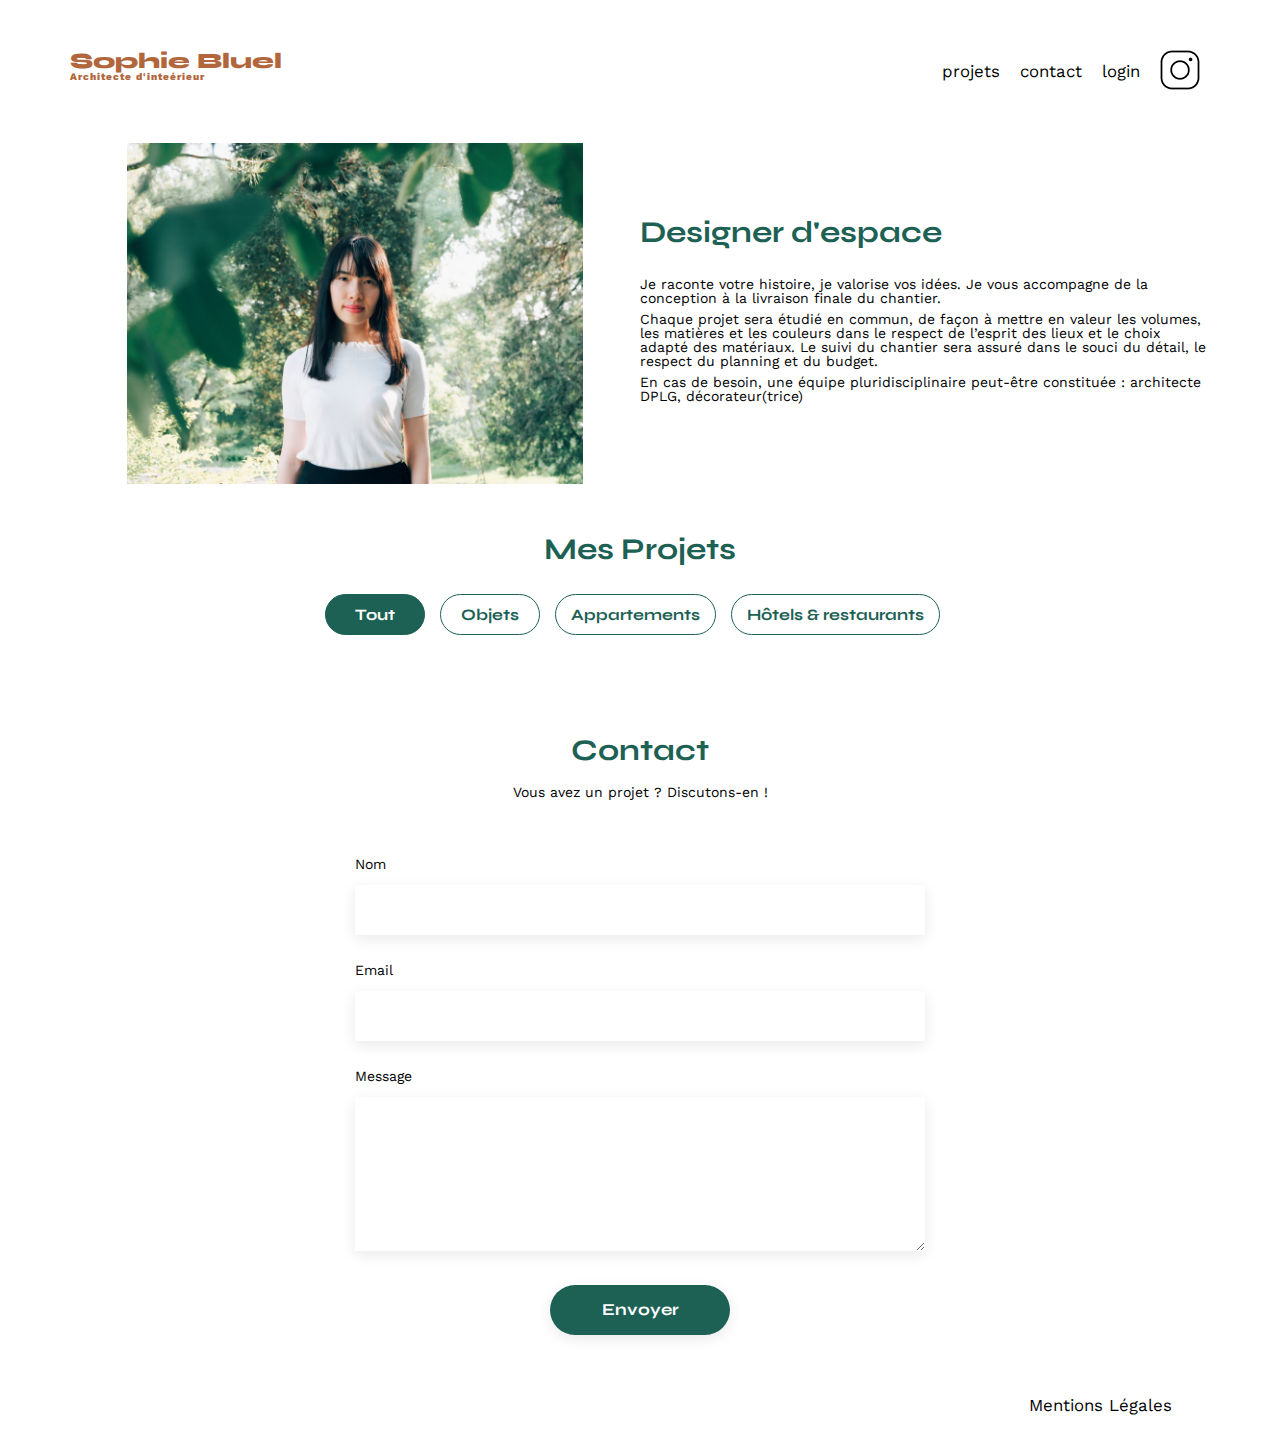
==== FrontEnd/index.html @ 2159359e "login_integration" ====
<!DOCTYPE html>
<html lang="fr">
<head>
	<meta charset="UTF-8">
	<title>Sophie Bluel - Architecte d'intérieur</title>
	<meta name="viewport" content="width=device-width, initial-scale=1.0">
	<link rel="preconnect" href="https://fonts.googleapis.com">
	<link rel="preconnect" href="https://fonts.gstatic.com" crossorigin>
	<link href="https://fonts.googleapis.com/css2?family=Syne:wght@700;800&family=Work+Sans&display=swap" rel="stylesheet">
	<meta name="description" content="">
	<link rel="stylesheet" href="./assets/style.css">
</head>
<body>
<header>
	<h1>Sophie Bluel <span>Architecte d'inteérieur</span></h1>
	<nav>
		<ul>
			<li>projets</li>
			<li>contact</li>
			<li>login</li>
			<li><img src="./assets/icons/instagram.png" alt="Instagram"></li>
		</ul>
	</nav>
</header>
<main>
	<section id="introduction">
		<figure>
			<img src="./assets/images/sophie-bluel.png" alt="">
		</figure>
		<article>
			<h2>Designer d'espace</h2>
			<p>Je raconte votre histoire, je valorise vos idées. Je vous accompagne de la conception à la livraison finale du chantier.</p>
			<p>Chaque projet sera étudié en commun, de façon à mettre en valeur les volumes, les matières et les couleurs dans le respect de l’esprit des lieux et le choix adapté des matériaux. Le suivi du chantier sera assuré dans le souci du détail, le respect du planning et du budget.</p>
			<p>En cas de besoin, une équipe pluridisciplinaire peut-être constituée : architecte DPLG, décorateur(trice)</p>
		</article>
	</section>
	<section id="portfolio">
		<h2>Mes Projets</h2>
        <div class="filtres">
            <button class="filtre tout active">Tout</button>
            <button class="filtre objets">Objets</button>
            <button class="filtre appartements">Appartements</button>
            <button class="filtre hotel">Hôtels & restaurants</button>
        </div>
		<div class="gallery" id="gallery">
		</div>
	</section>
	<section id="contact">
		<h2>Contact</h2>
		<p>Vous avez un projet ? Discutons-en !</p>
		<form action="#" method="post">
			<label for="name">Nom</label>
			<input type="text" name="name" id="name">
			<label for="email">Email</label>
			<input type="email" name="email" id="email">
			<label for="message">Message</label>
			<textarea name="message" id="message" cols="30" rows="10"></textarea>
			<input type="submit" value="Envoyer">
		</form>
	</section>
</main>

<footer>
	<nav>
		<ul>
			<li>Mentions Légales</li>
		</ul>
	</nav>
</footer>

<script src="app.js"></script>
</body>
</html>
---- FrontEnd/assets/style.css ----
/* http://meyerweb.com/eric/tools/css/reset/
   v2.0 | 20110126
   License: none (public domain)
*/

*{
	box-sizing: border-box;
}

html, body, div, span, applet, object, iframe,
h1, h2, h3, h4, h5, h6, p, blockquote, pre,
a, abbr, acronym, address, big, cite, code,
del, dfn, em, img, ins, kbd, q, s, samp,
small, strike, strong, sub, sup, tt, var,
b, u, i, center,
dl, dt, dd, ol, ul, li,
fieldset, form, label, legend,
table, caption, tbody, tfoot, thead, tr, th, td,
article, aside, canvas, details, embed,
figure, figcaption, footer, header, hgroup,
menu, nav, output, ruby, section, summary,
time, mark, audio, video {
	margin: 0;
	padding: 0;
	border: 0;
	font-size: 100%;
	font: inherit;
	vertical-align: baseline;
}
/* HTML5 display-role reset for older browsers */
article, aside, details, figcaption, figure,
footer, header, hgroup, menu, nav, section {
	display: block;
}
body {
	line-height: 1;
}
ol, ul {
	list-style: none;
}
blockquote, q {
	quotes: none;
}
blockquote:before, blockquote:after,
q:before, q:after {
	content: '';
	content: none;
}
table {
	border-collapse: collapse;
	border-spacing: 0;
}
/** end reset css**/
body {
	max-width: 1140px;
	margin:auto;
	font-family: 'Work Sans' ;
	font-size: 14px;
}
header {
	display: flex;
	justify-content: space-between;
	margin: 50px 0
}
section {
	margin: 50px 0
}

h1{
	display: flex;
	flex-direction: column;
	font-family: 'Syne';
	font-size: 22px;
	font-weight: 800;
	color: #B1663C
}

h1 > span {
	font-family: 'Work Sans';
	font-size:10px;
	letter-spacing: 0.1em;
;
}

h2{
	font-family: 'Syne';
	font-weight: 700;
	font-size: 30px;
	color: #1D6154;
}
nav ul {
	display: flex;
	align-items: center;
	list-style-type: none;

}
nav li {
	padding: 0 10px;
	font-size: 1.2em;
}

li:hover {
	color: #B1663C;
}
#introduction {
	display: flex;
	align-items: center;
}
#introduction figure {
	flex: 1;
}
#introduction img {
	display: block;
	margin: auto;
	width: 80%;
}

#introduction article {
	flex: 1;
}
#introduction h2 {
	margin-bottom: 1em;
}

#introduction p {
	margin-bottom: 0.5em;
}
#portfolio h2 {
	text-align: center;
	margin-bottom: 1em;
}

.filtres {
	width: 100%;
	display: flex;
	flex-flow: row nowrap;
	justify-content: center;
	margin-bottom: 50px;
}
.filtres a {
	text-decoration: none;
}
.filtre {
	min-width: 100px;
	font-family: 'Syne';
	padding: 10px 15px 10px 15px;
	font-size: 16px;
	font-weight: 700;
	text-align: center;
	border: 1px solid #1D6154;
	background-color: white;
	color: #1D6154;
	margin-right: 15px;
	border-radius: 25px;
	cursor: pointer;
}

.active {
	background-color: #1D6154;
	color: white;
}

.gallery {
	width: 100%;
	display: grid;
	grid-template-columns: 1fr 1fr 1fr;
	grid-column-gap: 20px;
	grid-row-gap: 20px;
}

.gallery img {
	width: 100%;

}
#contact {
	width: 50%;
margin: auto;
}
#contact > * {
	text-align: center;

}
#contact h2{
	margin-bottom: 20px;
}
#contact form {
	text-align: left;
	margin-top:30px;
	display: flex;
	flex-direction: column;
}

#contact input {
	height: 50px;
	font-size: 1.2em;
	border: none;
	box-shadow: 0px 4px 14px rgba(0, 0, 0, 0.09);
}
#contact label {
	margin: 2em 0 1em 0;
}
#contact textarea {
	border: none;
	box-shadow: 0px 4px 14px rgba(0, 0, 0, 0.09);
}

input[type="submit"]{
	font-family: 'Syne';
	font-weight: 700;
	color: white;
	background-color: #1D6154;
	margin : 2em auto ;
	width: 180px;
	text-align: center;
	border-radius: 60px ;
}

footer nav ul {
	display: flex;
	justify-content: flex-end;
	margin: 2em
}
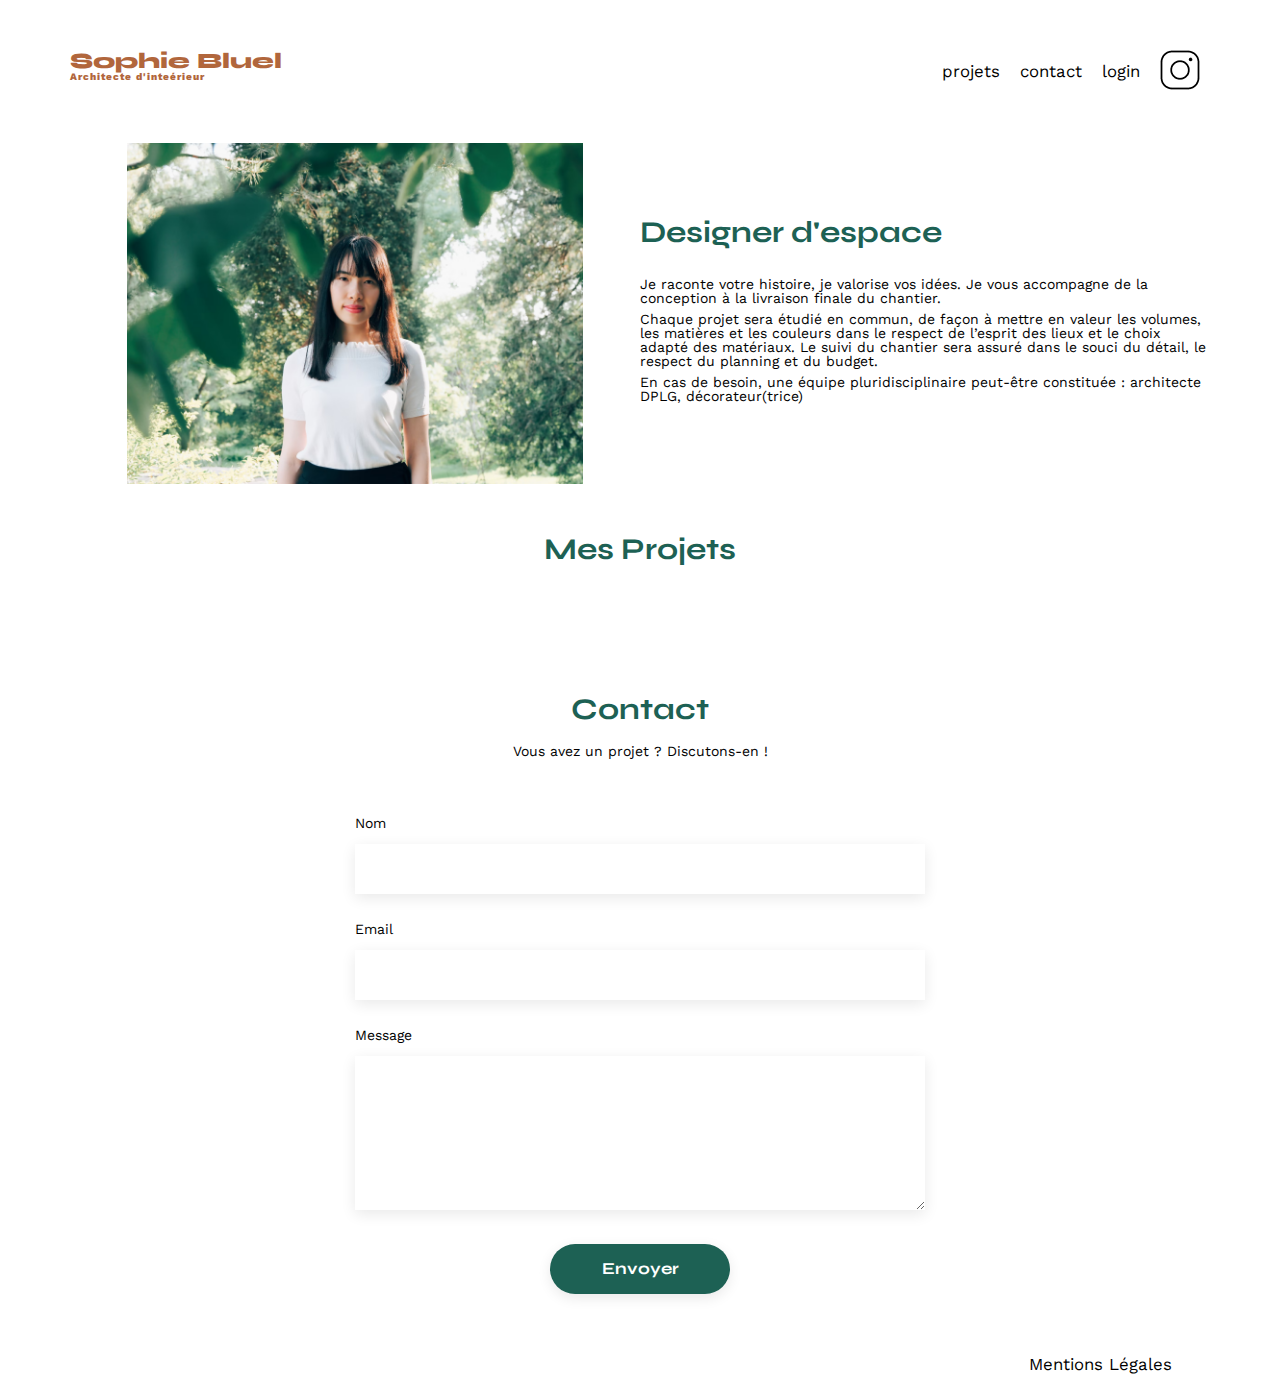
==== commit 2c96e1e5: "Update functions" ====
--- a/FrontEnd/index.html
+++ b/FrontEnd/index.html
@@ -17,7 +17,7 @@
 		<ul>
 			<li>projets</li>
 			<li>contact</li>
-			<li>login</li>
+			<li><a class="login-link" href="login.html">login</a></li>
 			<li><img src="./assets/icons/instagram.png" alt="Instagram"></li>
 		</ul>
 	</nav>
@@ -34,14 +34,24 @@
 			<p>En cas de besoin, une équipe pluridisciplinaire peut-être constituée : architecte DPLG, décorateur(trice)</p>
 		</article>
 	</section>
+	<!--<a href="#modal" class="modal-link">modale</a> WORK IN PROGRESS! -->  
 	<section id="portfolio">
 		<h2>Mes Projets</h2>
-        <div class="filtres">
-            <button class="filtre tout active">Tout</button>
-            <button class="filtre objets">Objets</button>
-            <button class="filtre appartements">Appartements</button>
-            <button class="filtre hotel">Hôtels & restaurants</button>
+        <div class="filters">
+
+
         </div>
+
+		<aside class="modal" id="modal" aria-hidden="true" role="complementary" aria-labelledby="gallery-modal" style="display:none;">
+			<div class="modal-content js-stop-modal">
+				<button class="js-close-modal">X</button>
+				<h2 id="gallery-modal">Galerie Photo</h2>
+				<div class="modal-cards"></div>
+				<button class="add-project">Ajouter une photo</button>
+				<a href="#">Supprimer la galerie</a>
+			</div>
+		</aside>
+
 		<div class="gallery" id="gallery">
 		</div>
 	</section>
@@ -69,5 +79,7 @@
 </footer>
 
 <script src="app.js"></script>
+<script src="auth.js"></script>
+<script src="modal.js"></script>
 </body>
 </html>
--- a/FrontEnd/assets/style.css
+++ b/FrontEnd/assets/style.css
@@ -99,9 +99,15 @@
 	font-size: 1.2em;
 }
 
-li:hover {
+nav li a:hover {
 	color: #B1663C;
 }
+
+nav li a {
+	text-decoration: none;
+	color: black;
+}
+
 #introduction {
 	display: flex;
 	align-items: center;
@@ -130,17 +136,17 @@
 	margin-bottom: 1em;
 }
 
-.filtres {
+.filters {
 	width: 100%;
 	display: flex;
 	flex-flow: row nowrap;
 	justify-content: center;
 	margin-bottom: 50px;
 }
-.filtres a {
+.filters a {
 	text-decoration: none;
 }
-.filtre {
+.filter {
 	min-width: 100px;
 	font-family: 'Syne';
 	padding: 10px 15px 10px 15px;
@@ -221,3 +227,29 @@
 	margin: 2em
 }
 
+
+
+
+.modal {
+
+	position: fixed;
+	top: 0;
+	left: 0;
+	width: 100%;
+	height: 100%;
+	background-color: rgba(0,0,0,0.8);
+
+	display: flex;
+	justify-content: center;
+	align-items: center;
+
+}
+
+.modal-content {
+	width: 600px;
+	height: 700px;
+	padding: 20px;
+	border-radius: 10px;
+	background-color: white;
+	overflow: auto;
+}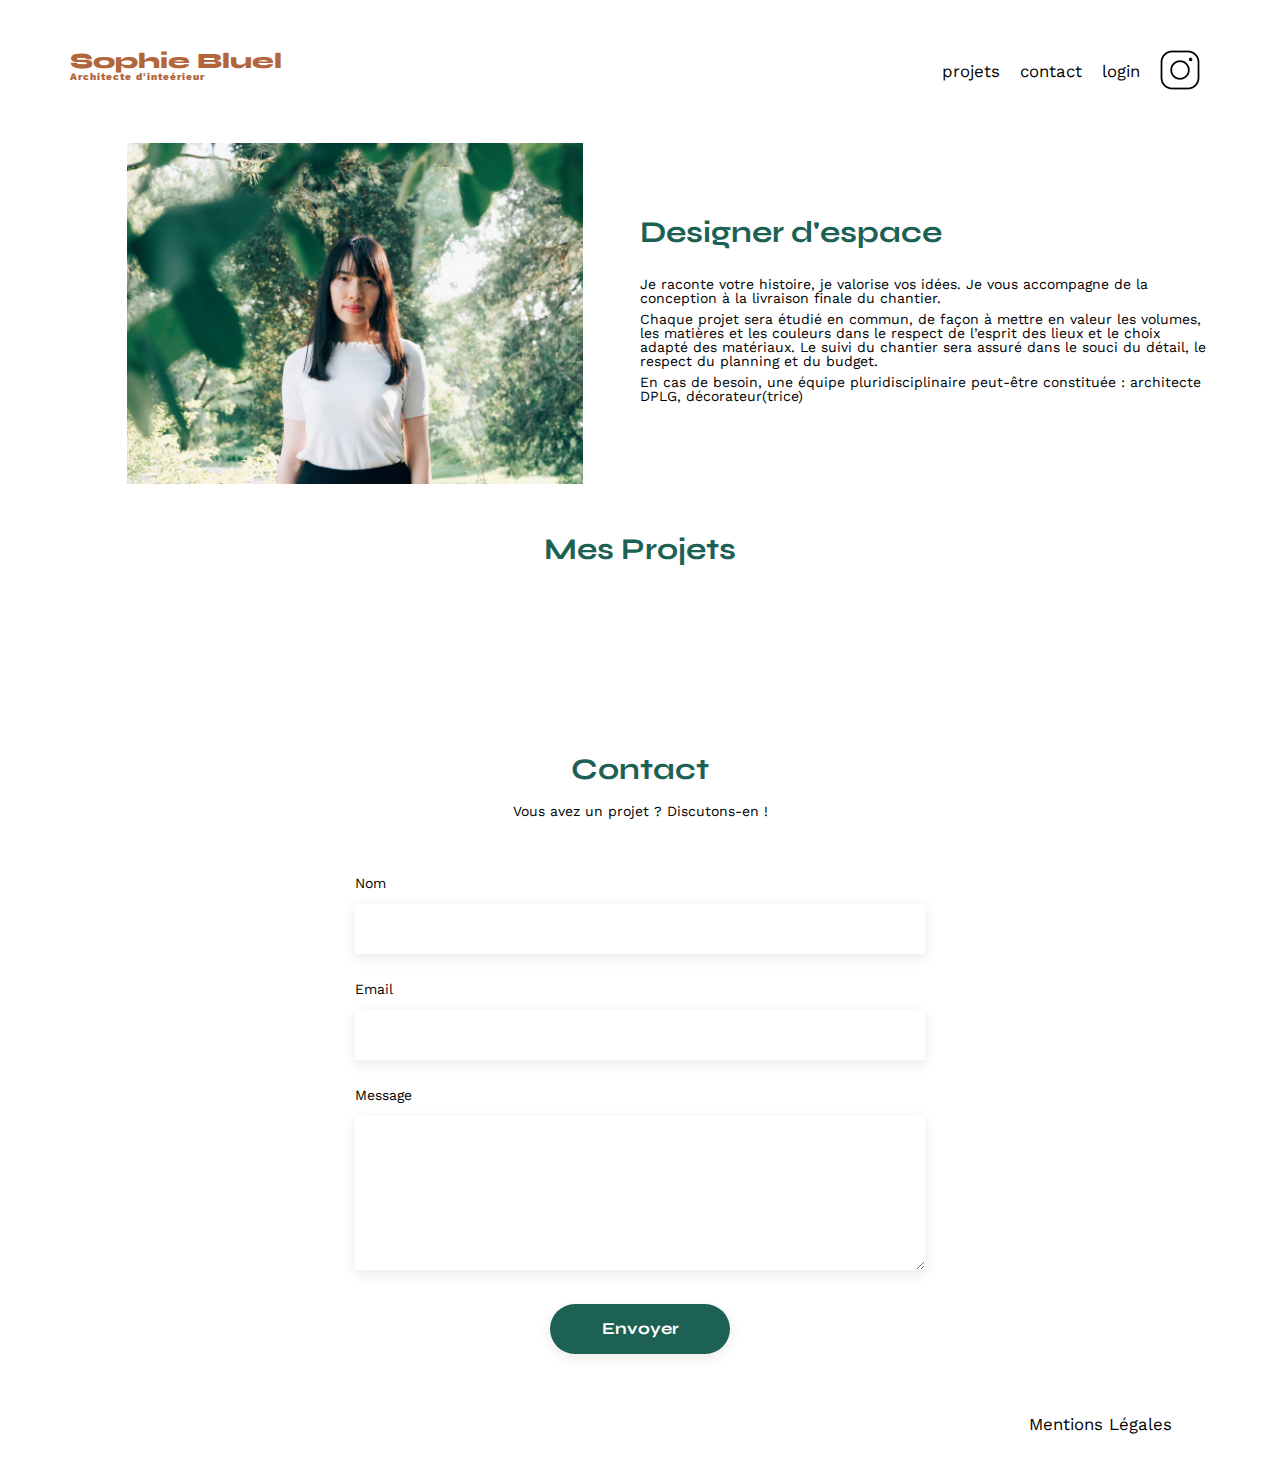
==== commit 6d0d9202: "modal_delete_system" ====
--- a/FrontEnd/index.html
+++ b/FrontEnd/index.html
@@ -34,21 +34,21 @@
 			<p>En cas de besoin, une équipe pluridisciplinaire peut-être constituée : architecte DPLG, décorateur(trice)</p>
 		</article>
 	</section>
-	<!--<a href="#modal" class="modal-link">modale</a> WORK IN PROGRESS! -->  
+
 	<section id="portfolio">
-		<h2>Mes Projets</h2>
+		<h2>Mes Projets          <a href="#modal" class="modal-link hidden"><iframe src="assets/icons/modifyIcon.svg"></iframe>modifier</a></h2>
+
         <div class="filters">
 
 
         </div>
 
 		<aside class="modal" id="modal" aria-hidden="true" role="complementary" aria-labelledby="gallery-modal" style="display:none;">
+
 			<div class="modal-content js-stop-modal">
-				<button class="js-close-modal">X</button>
-				<h2 id="gallery-modal">Galerie Photo</h2>
-				<div class="modal-cards"></div>
-				<button class="add-project">Ajouter une photo</button>
-				<a href="#">Supprimer la galerie</a>
+				<a  href="#" class="js-close-modal"><img src="assets/icons/close.png"></a>
+				<h2>Galerie photo</h2>
+
 			</div>
 		</aside>
 
--- a/FrontEnd/assets/style.css
+++ b/FrontEnd/assets/style.css
@@ -162,8 +162,8 @@
 }
 
 .active {
-	background-color: #1D6154;
-	color: white;
+	background-color: #1D6154 !important;
+	color: white !important;
 }
 
 .gallery {
@@ -227,18 +227,36 @@
 	margin: 2em
 }
 
-
-
+#portfolio h2 {
+	margin-bottom: 90px;
+}
+
+.modal-link {
+	height: 30px;
+	width: fit-content;
+	display: inline-flex;
+	align-items: center;
+	text-decoration: none;
+	font-family: "Work Sans";
+	font-size: 14px;
+	color: black;
+	font-weight: normal;
+	padding-left: 30px;
+}
+
+.modal-link iframe {
+	width: 18px;
+	height: 18px;
+	margin-right: 10px;
+}
 
 .modal {
-
 	position: fixed;
 	top: 0;
 	left: 0;
 	width: 100%;
 	height: 100%;
 	background-color: rgba(0,0,0,0.8);
-
 	display: flex;
 	justify-content: center;
 	align-items: center;
@@ -252,4 +270,159 @@
 	border-radius: 10px;
 	background-color: white;
 	overflow: auto;
+
+	display: flex;
+	flex-flow: column nowrap;
+	align-content: center;
+	align-items: center;
+}
+
+.modal-content h2 {
+	font-family: 'Work Sans';
+	font-size: 26px;
+	font-weight: normal;
+	margin: 25px 0 0 0;
+	color: black;
+
+}
+/*--------------------------------------------------------------------*/
+.js-close-modal {
+	align-self: flex-end;
+}
+.project-container {
+	overflow: auto;
+	width: 560px;
+	padding: 15px 60px 0 60px;
+	margin-bottom: 35px;
+	display: flex;
+	justify-content: flex-start;
+	flex-flow: row wrap;
+
+}
+
+
+
+.modal-card {
+	position: relative;
+	width: 75px;
+	margin:0 5px 15px 5px;
+}
+
+.project-img {
+	width: 100%;
+	height: auto;
+}
+
+.edit-link {
+	text-decoration: none;
+	font-family: 'Work Sans';
+	color: black;
+	font-size: 14px;
+}
+
+.modal-card a:hover {
+	font-weight: bold;
+}
+
+.delete-btn-icon {
+	width: 20px;
+	height: 20px;
+}
+.delete-btn-icon img {
+	width: 20px;
+	height: 20px;
+}
+
+.add-project-btn {
+	min-width: 240px;
+	font-family: 'Syne';
+	padding: 10px 15px 10px 15px;
+	font-size: 14px;
+	font-weight: 700;
+	text-align: center;
+	border: 1px solid #1D6154;
+	background-color: #1D6154;
+	color: white;
+	margin: 35px 0 20px 0;
+	border-radius: 25px;
+	cursor: pointer;
+}
+.add-project-btn:hover {
+	background-color: #0E2F28;
+}
+
+.modal-content hr {
+	margin: 0;
+	color: #B3B3B3;
+	width: 420px;
+	font-size: 1px;
+}
+
+.delete-gallery-btn {
+	text-decoration: none;
+	color: #D65353;
+	font-family: 'Syne';
+	font-size: 14px;
+	font-weight: lighter;
+}
+
+.card-delete-btn {
+	position: absolute;
+	right: 5px;
+	top: 5px;
+	width: 20px;
+	height: 20px;
+	border-radius: 3px;
+	background-color: black;
+
+}
+
+.card-delete-btn iframe {
+	width: 9px;
+	height: 9px;
+}
+
+/* edit mod barre*/
+
+
+.edit-mod-bar {
+	position: fixed;
+	top: 0;
+	left: 0;
+	right: 0;
+	background-color: black;
+	color: white;
+	width: 100%;
+	height: 60px;
+	display: flex;
+	justify-content: center;
+	align-items: center;
+}
+.edit-mod-bar iframe {
+	width: 20px;
+	height: 20px;
+	margin-right: 10px;
+}
+
+.publish-button {
+	font-family: 'Work Sans';
+	padding: 10px 15px 10px 15px;
+	font-size: 14px;
+	text-align: center;
+	border: 1px solid #1D6154;
+	background-color: white;
+	color: black;
+	margin-left: 20px;
+	border-radius: 25px;
+	cursor: pointer;
+}
+.connected {
+	margin-top: 110px;
+}
+
+
+/* If connected, hide filter show modal button, if not **/
+
+.hidden {
+	display: none;
 }